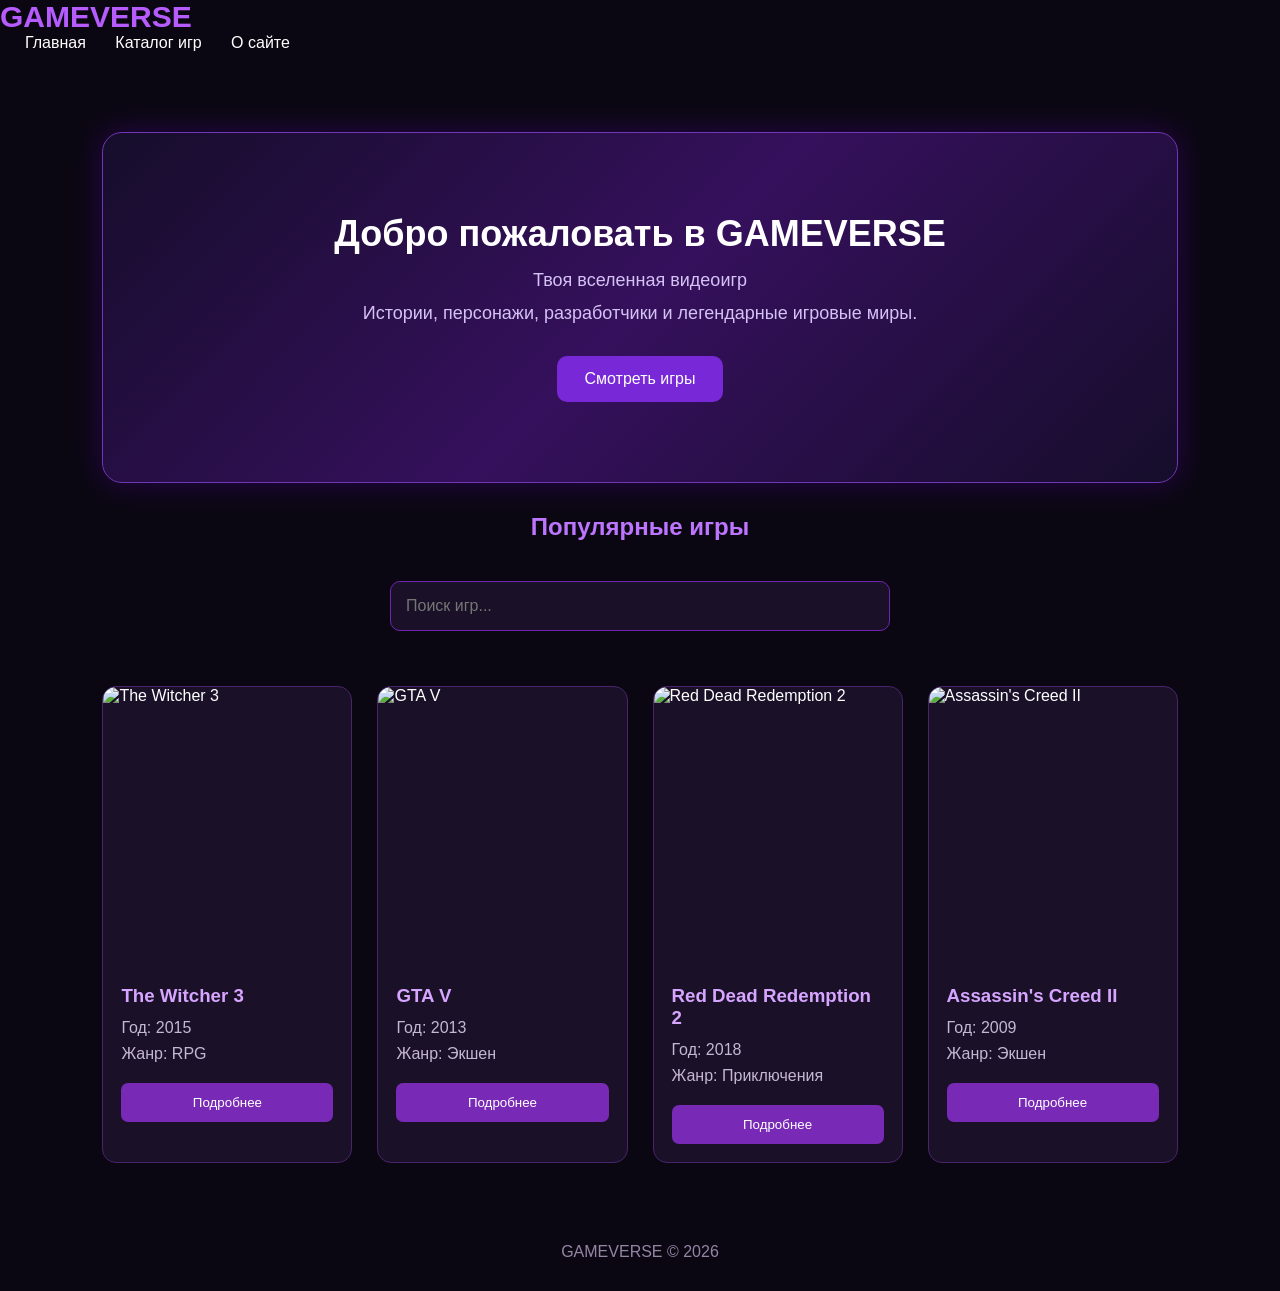
==== index.html @ 8f21bde3 "Add files via upload" ====
<!DOCTYPE html>
<html lang="ru">
<head>
    <meta charset="UTF-8">
    <meta name="viewport" content="width=device-width, initial-scale=1.0">
    <title>GAMEVERSE — Игровая энциклопедия</title>
    <link rel="stylesheet" href="style.css">
</head>
<body>

    <header>
        <h1>GAMEVERSE</h1>
        <nav>
            <a href="#">Главная</a>
            <a href="#">Каталог игр</a>
            <a href="#">О сайте</a>
        </nav>
    </header>

    <main>
   <section class="hero">
    <h2>Добро пожаловать в GAMEVERSE</h2>
    <p>Твоя вселенная видеоигр</p>
    <p>Истории, персонажи, разработчики и легендарные игровые миры.</p>
    <a href="#games" class="hero-button">Смотреть игры</a>
</section>

        <h2>Популярные игры</h2>
        <input
    type="text"
    id="search"
    placeholder="Поиск игр..."
>
        <div id="games">
            Здесь скоро появится каталог игр!
        </div>
    </main>

    <footer>
        GAMEVERSE © 2026
    </footer>

    <script src="script.js"></script>
</body>
</html>
---- style.css ----
* {
    margin: 0;
    padding: 0;
    box-sizing: border-box;
}

body {
    background: #0b0712;
    color: white;
    font-family: Arial, sans-serif;
}

ottom: 1px soliheader {
    background: #160d24;
    padding: 25px 8%;
    display: flex;
    justify-content: space-between;
    align-items: center;
   border-bottom: 1px solid #7025b5;
}

header h1 {
    color: #b65cff;
    font-size: 30px;
}

nav a {
    color: white;
    text-decoration: none;
    margin-left: 25px;
}

nav a:hover {
    color: #b65cff;
}

main {
    padding: 50px 8%;
    text-align: center;
}

main h2 {
    color: #bd75ff;
    margin-bottom: 20px;
}

main p {
    color: #c5b8d3;
}

#games {
    display: grid;
    grid-template-columns: repeat(auto-fit, minmax(220px, 1fr));
    gap: 25px;
    margin-top: 35px;
}

.game-card {
    background: #1a1028;
    border: 1px solid #49236b;
    border-radius: 14px;
    overflow: hidden;
    transition: 0.3s;
    text-align: left;
}

.game-card:hover {
    transform: translateY(-7px);
    border-color: #bd75ff;
    box-shadow: 0 0 20px #8125c566;
}

.game-card img {
    width: 100%;
    height: 280px;
    object-fit: cover;
    display: block;
}

.game-info {
    padding: 18px;
}

.game-info h3 {
    color: #d6a5ff;
    margin-bottom: 12px;
}

.game-info p {
    margin-bottom: 8px;
    color: #c5b8d3;
}

.game-card button {
    width: 100%;
    padding: 12px;
    margin-top: 12px;
    background: #7829b5;
    color: white;
    border: none;
    border-radius: 7px;
    cursor: pointer;
}

.game-card button:hover {
    background: #a34ce5;
}

footer {
    text-align: center;
    padding: 30px;
    color: #9585a5;
}

@media (max-width: 600px) {
    header {
        flex-direction: column;
        gap: 20px;
    }

    nav a {
        margin: 0 7px;
    }

    main {
        padding: 35px 5%;
    }
}
#search {
    width: 100%;
    max-width: 500px;
    padding: 15px;
    margin: 20px auto;
    background: #1a1028;
    border: 1px solid #7025b5;
    border-radius: 10px;
    color: white;
    font-size: 16px;
}
/* Главный экран GAMEVERSE */
.hero {
    text-align: center;
    padding: 80px 20px;
    margin: 30px auto;
    background: linear-gradient(135deg, #160d2b, #35105c, #160d2b);
    border: 1px solid #7136b5;
    border-radius: 20px;
    box-shadow: 0 0 30px rgba(128, 0, 255, 0.25);
}

.hero h2 {
    font-size: 36px;
    color: #ffffff;
    margin-bottom: 15px;
}

.hero p {
    color: #d5c2f5;
    font-size: 18px;
    margin-bottom: 12px;
}

.hero-button {
    display: inline-block;
    margin-top: 20px;
    padding: 14px 28px;
    background: #7828d7;
    color: white;
    text-decoration: none;
    border-radius: 10px;
    transition: 0.3s;
}

.hero-button:hover {
    background: #a34cff;
    transform: scale(1.05);
}
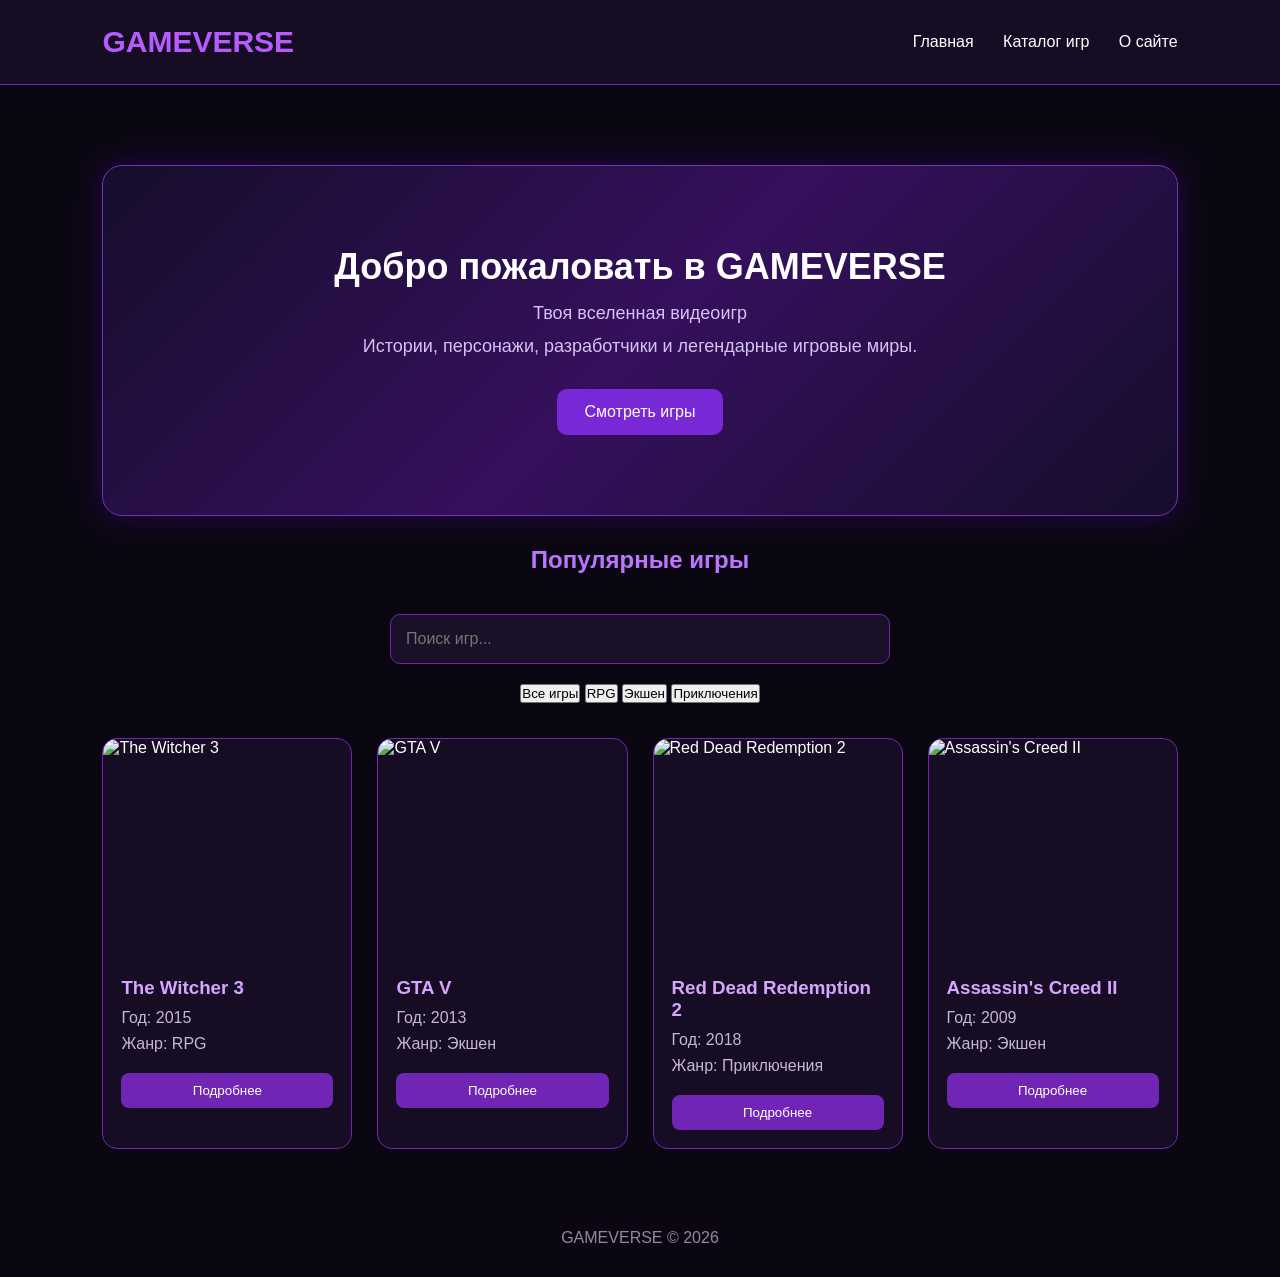
==== commit 9e6868b7: "Update index.html" ====
--- a/index.html
+++ b/index.html
@@ -31,7 +31,12 @@
     id="search"
     placeholder="Поиск игр..."
 >
-        <div id="games">
+       <div class="genre-buttons">
+    <button onclick="filterGenre('Все')">Все игры</button>
+    <button onclick="filterGenre('RPG')">RPG</button>
+    <button onclick="filterGenre('Экшен')">Экшен</button>
+    <button onclick="filterGenre('Приключения')">Приключения</button>
+</div> <div id="games">
             Здесь скоро появится каталог игр!
         </div>
     </main>
@@ -42,4 +47,4 @@
 
     <script src="script.js"></script>
 </body>
-</html>+</html>
--- a/style.css
+++ b/style.css
@@ -10,8 +10,7 @@
     color: white;
     font-family: Arial, sans-serif;
 }
-
-ottom: 1px soliheader {
+header {
     background: #160d24;
     padding: 25px 8%;
     display: flex;
@@ -176,3 +175,128 @@
     background: #a34cff;
     transform: scale(1.05);
 }
+/* Анимированный фон Ведьмака */
+.game-background {
+    position: fixed;
+    top: 0;
+    left: 0;
+    width: 100%;
+    height: 100%;
+    object-fit: cover;
+    z-index: 0;
+    opacity: 0.45;
+}
+
+.background-shade {
+    position: fixed;
+    inset: 0;
+    background: rgba(8, 5, 15, 0.55);
+    z-index: 0;
+    pointer-events: none;
+}
+
+body:has(.game-background) {
+    isolation: isolate;
+}
+
+body:has(.game-background) header,
+body:has(.game-background) main,
+body:has(.game-background) footer {
+    position: relative;
+    z-index: 1;
+}
+/* Фон страницы Ведьмака */
+.witcher-page {
+    background:
+        linear-gradient(rgba(11, 7, 18, 0.55), rgba(11, 7, 18, 0.55)),
+        url("witcher-bg.jpg") center center / cover fixed no-repeat;
+    background-color: #0b0712;
+}
+
+.witcher-page header,
+.witcher-page main,
+.witcher-page footer {
+    background-color: transparent;
+}
+/* Фон страницы GTA V */
+.gta-page {
+    background:
+        linear-gradient(rgba(11, 7, 18, 0.55), rgba(11, 7, 18, 0.55)),
+        url("gta-bg.jpg") center center / cover fixed no-repeat;
+    background-color: #0b0712;
+}
+
+.gta-page header,
+.gta-page main,
+.gta-page footer {
+    background-color: transparent;
+}
+/* Фон страницы Red Dead Redemption 2 */
+.reddead-page {
+    background:
+        linear-gradient(rgba(11, 7, 18, 0.55), rgba(11, 7, 18, 0.55)),
+        url("reddead-bg.jpg") center center / cover fixed no-repeat;
+    background-color: #0b0712;
+}
+
+.reddead-page header,
+.reddead-page main,
+.reddead-page footer {
+    background-color: transparent;
+}
+/* Фон страницы Assassin's Creed II */
+.ac2-page {
+    background:
+        linear-gradient(rgba(11, 7, 18, 0.55), rgba(11, 7, 18, 0.55)),
+        url("ac2-bg.jpg") center center / cover fixed no-repeat;
+    background-color: #0b0712;
+}
+
+.ac2-page header,
+.ac2-page main,
+.ac2-page footer {
+    background-color: transparent;
+}
+/* Новый дизайн карточек GAMEVERSE */
+.game-card {
+    background: #160d24;
+    border: 1px solid #7025b5;
+    border-radius: 15px;
+    overflow: hidden;
+    transition: transform 0.3s ease, box-shadow 0.3s ease;
+}
+
+.game-card:hover {
+    transform: translateY(-8px) scale(1.02);
+    box-shadow: 0 0 25px rgba(112, 37, 181, 0.65);
+}
+
+.game-card img {
+    width: 100%;
+    height: 220px;
+    object-fit: cover;
+    display: block;
+}
+
+.game-info {
+    padding: 18px;
+}
+
+.game-info h3 {
+    color: #d7a5ff;
+    margin-bottom: 10px;
+}
+
+.game-info button {
+    background: #7025b5;
+    color: white;
+    border: none;
+    border-radius: 8px;
+    padding: 10px 20px;
+    cursor: pointer;
+    transition: background 0.3s ease;
+}
+
+.game-info button:hover {
+    background: #9b45e8;
+}
